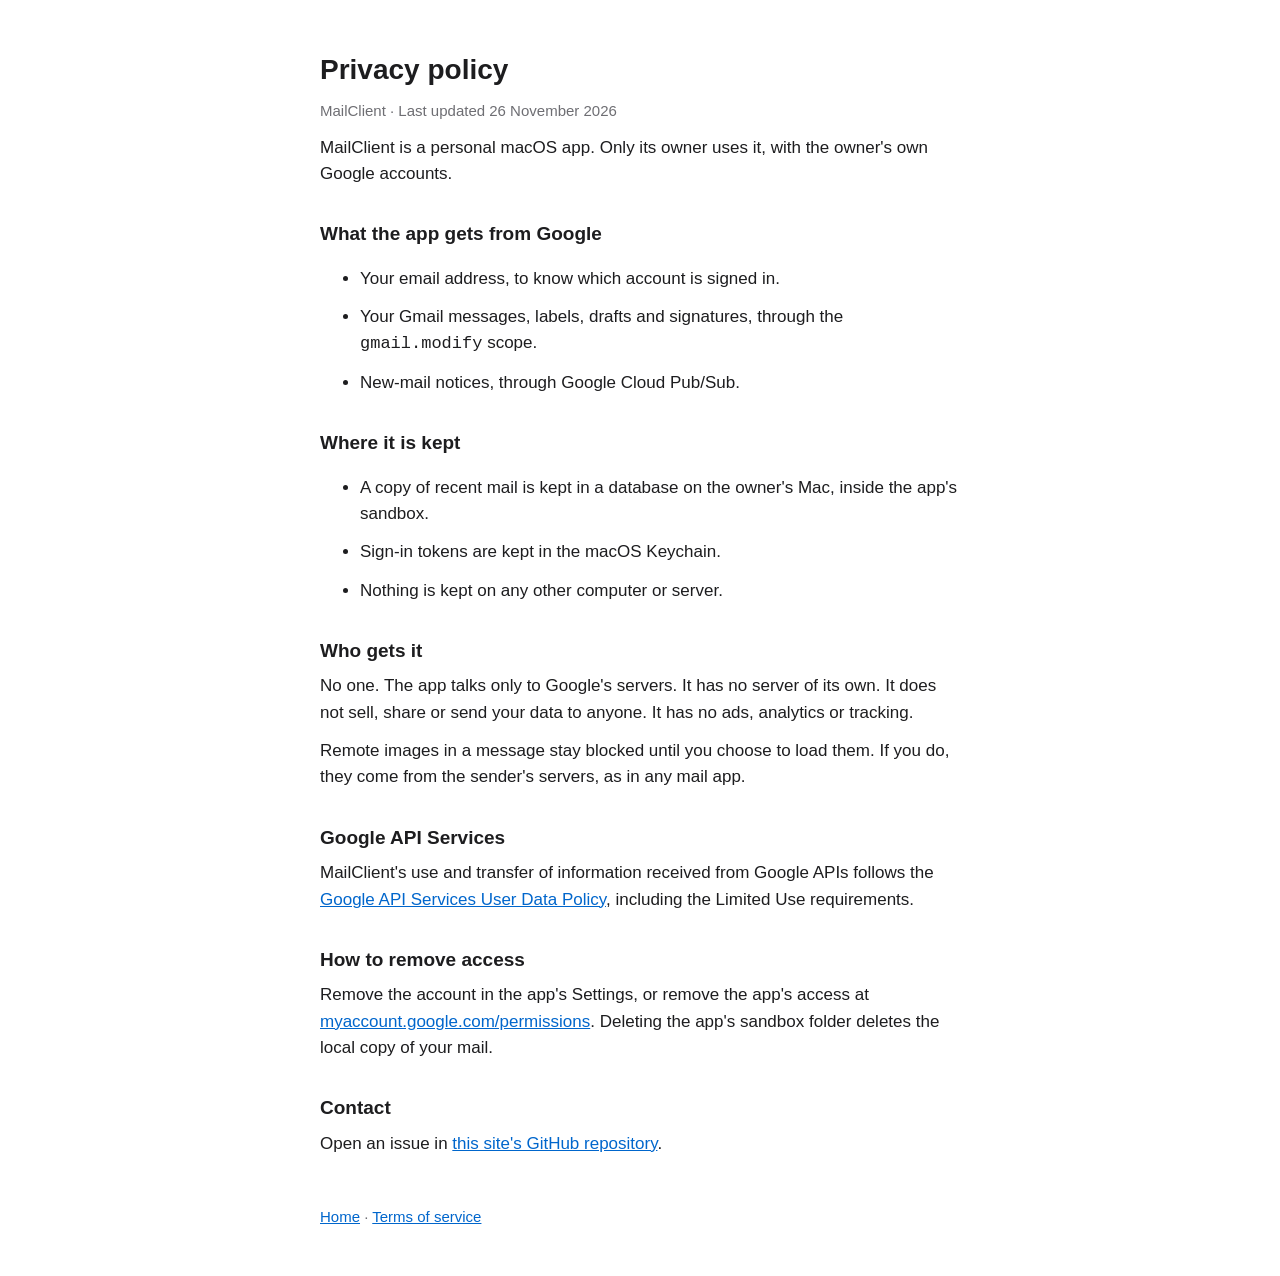
==== privacy.html @ 3c9c760c "Home, privacy and terms pages for MailClient" ====
<!doctype html>
<html lang="en">
<head>
<meta charset="utf-8">
<meta name="viewport" content="width=device-width, initial-scale=1">
<title>MailClient Privacy</title>
<link rel="stylesheet" href="style.css">
</head>
<body>
<main>
<h1>Privacy policy</h1>
<p class="muted">MailClient · Last updated 26 November 2026</p>

<p>MailClient is a personal macOS app. Only its owner uses it, with the owner's own Google accounts.</p>

<h2>What the app gets from Google</h2>
<ul>
<li>Your email address, to know which account is signed in.</li>
<li>Your Gmail messages, labels, drafts and signatures, through the <code>gmail.modify</code> scope.</li>
<li>New-mail notices, through Google Cloud Pub/Sub.</li>
</ul>

<h2>Where it is kept</h2>
<ul>
<li>A copy of recent mail is kept in a database on the owner's Mac, inside the app's sandbox.</li>
<li>Sign-in tokens are kept in the macOS Keychain.</li>
<li>Nothing is kept on any other computer or server.</li>
</ul>

<h2>Who gets it</h2>
<p>No one. The app talks only to Google's servers. It has no server of its own. It does not sell, share or send your data to anyone. It has no ads, analytics or tracking.</p>
<p>Remote images in a message stay blocked until you choose to load them. If you do, they come from the sender's servers, as in any mail app.</p>

<h2>Google API Services</h2>
<p>MailClient's use and transfer of information received from Google APIs follows the <a href="https://developers.google.com/terms/api-services-user-data-policy">Google API Services User Data Policy</a>, including the Limited Use requirements.</p>

<h2>How to remove access</h2>
<p>Remove the account in the app's Settings, or remove the app's access at <a href="https://myaccount.google.com/permissions">myaccount.google.com/permissions</a>. Deleting the app's sandbox folder deletes the local copy of your mail.</p>

<h2>Contact</h2>
<p>Open an issue in <a href="https://github.com/marioattieh/mail-client-pages/issues">this site's GitHub repository</a>.</p>

<footer><a href="index.html">Home</a> · <a href="terms.html">Terms of service</a></footer>
</main>
</body>
</html>
---- style.css ----
:root { color-scheme: light dark; --fg: #1d1d1f; --bg: #fff; --muted: #6e6e73; --link: #0066cc; }
@media (prefers-color-scheme: dark) { :root { --fg: #f5f5f7; --bg: #1d1d1f; --muted: #a1a1a6; --link: #4da3ff; } }
body { margin: 0; background: var(--bg); color: var(--fg); font: 17px/1.55 -apple-system, BlinkMacSystemFont, "Helvetica Neue", sans-serif; }
main { max-width: 640px; margin: 0 auto; padding: 48px 16px; }
h1 { font-size: 28px; margin: 0 0 8px; }
h2 { font-size: 19px; margin: 32px 0 8px; }
p, li { margin: 0 0 12px; }
a { color: var(--link); }
.muted, footer { color: var(--muted); font-size: 15px; }
footer { margin-top: 48px; }
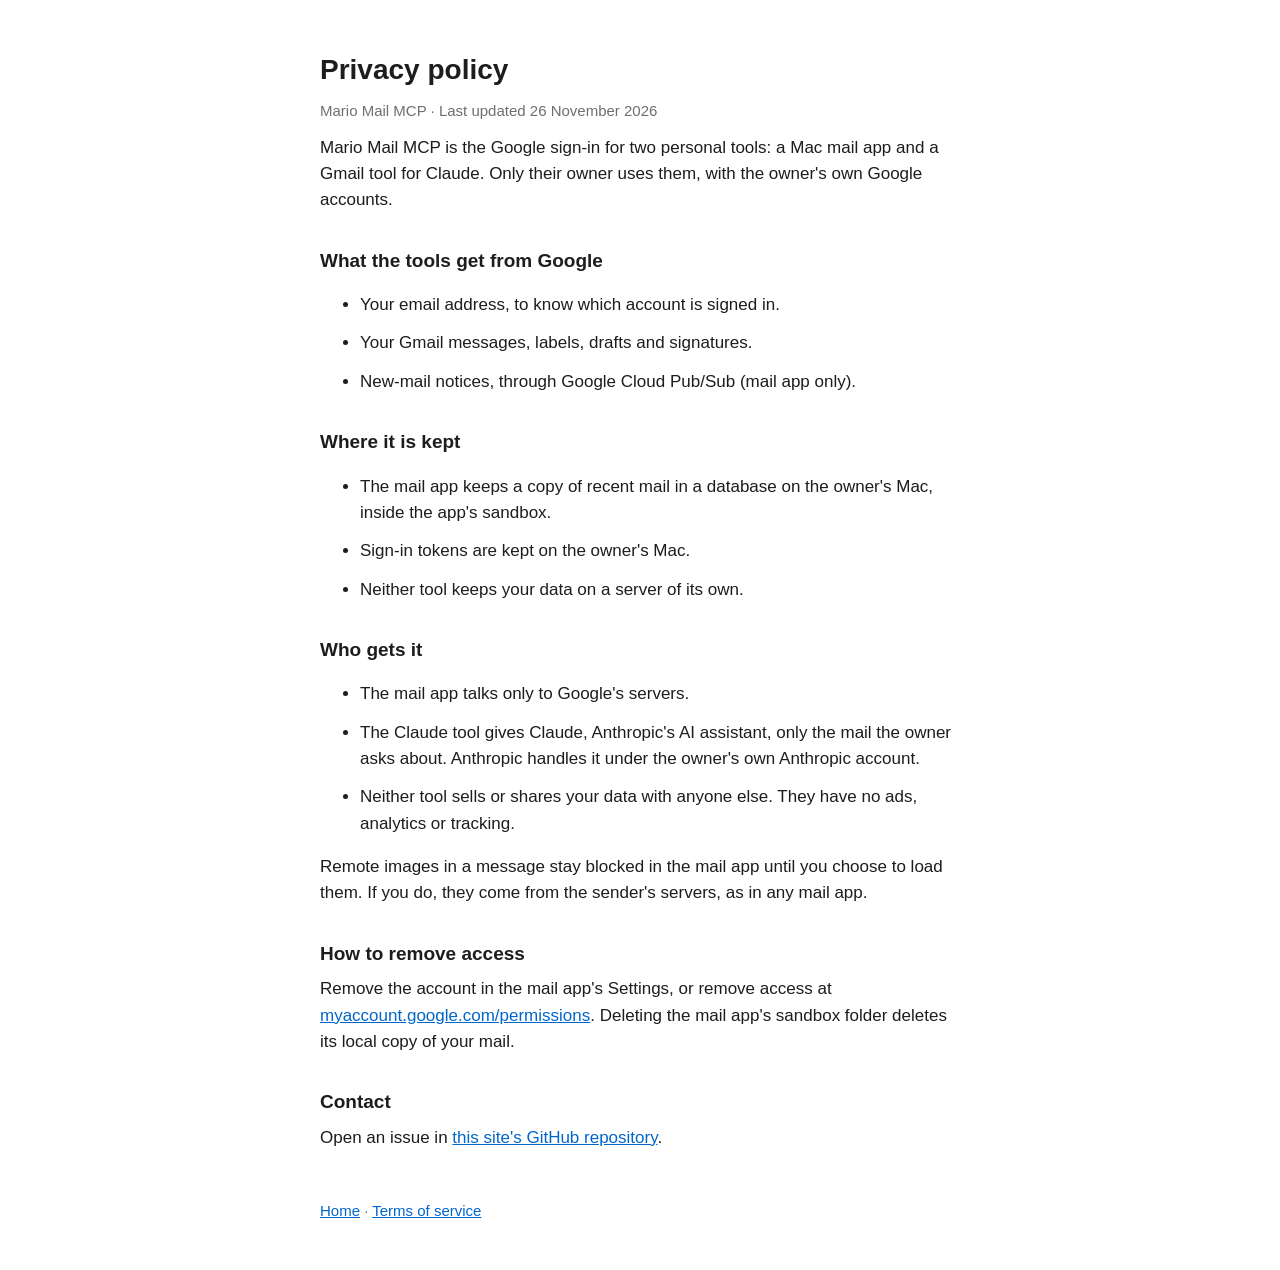
==== commit a05539ed: "Name the pages Mario Mail MCP and cover the Gmail tool for Claude" ====
--- a/privacy.html
+++ b/privacy.html
@@ -3,39 +3,40 @@
 <head>
 <meta charset="utf-8">
 <meta name="viewport" content="width=device-width, initial-scale=1">
-<title>MailClient Privacy</title>
+<title>Mario Mail MCP Privacy</title>
 <link rel="stylesheet" href="style.css">
 </head>
 <body>
 <main>
 <h1>Privacy policy</h1>
-<p class="muted">MailClient · Last updated 26 November 2026</p>
+<p class="muted">Mario Mail MCP · Last updated 26 November 2026</p>
 
-<p>MailClient is a personal macOS app. Only its owner uses it, with the owner's own Google accounts.</p>
+<p>Mario Mail MCP is the Google sign-in for two personal tools: a Mac mail app and a Gmail tool for Claude. Only their owner uses them, with the owner's own Google accounts.</p>
 
-<h2>What the app gets from Google</h2>
+<h2>What the tools get from Google</h2>
 <ul>
 <li>Your email address, to know which account is signed in.</li>
-<li>Your Gmail messages, labels, drafts and signatures, through the <code>gmail.modify</code> scope.</li>
-<li>New-mail notices, through Google Cloud Pub/Sub.</li>
+<li>Your Gmail messages, labels, drafts and signatures.</li>
+<li>New-mail notices, through Google Cloud Pub/Sub (mail app only).</li>
 </ul>
 
 <h2>Where it is kept</h2>
 <ul>
-<li>A copy of recent mail is kept in a database on the owner's Mac, inside the app's sandbox.</li>
-<li>Sign-in tokens are kept in the macOS Keychain.</li>
-<li>Nothing is kept on any other computer or server.</li>
+<li>The mail app keeps a copy of recent mail in a database on the owner's Mac, inside the app's sandbox.</li>
+<li>Sign-in tokens are kept on the owner's Mac.</li>
+<li>Neither tool keeps your data on a server of its own.</li>
 </ul>
 
 <h2>Who gets it</h2>
-<p>No one. The app talks only to Google's servers. It has no server of its own. It does not sell, share or send your data to anyone. It has no ads, analytics or tracking.</p>
-<p>Remote images in a message stay blocked until you choose to load them. If you do, they come from the sender's servers, as in any mail app.</p>
-
-<h2>Google API Services</h2>
-<p>MailClient's use and transfer of information received from Google APIs follows the <a href="https://developers.google.com/terms/api-services-user-data-policy">Google API Services User Data Policy</a>, including the Limited Use requirements.</p>
+<ul>
+<li>The mail app talks only to Google's servers.</li>
+<li>The Claude tool gives Claude, Anthropic's AI assistant, only the mail the owner asks about. Anthropic handles it under the owner's own Anthropic account.</li>
+<li>Neither tool sells or shares your data with anyone else. They have no ads, analytics or tracking.</li>
+</ul>
+<p>Remote images in a message stay blocked in the mail app until you choose to load them. If you do, they come from the sender's servers, as in any mail app.</p>
 
 <h2>How to remove access</h2>
-<p>Remove the account in the app's Settings, or remove the app's access at <a href="https://myaccount.google.com/permissions">myaccount.google.com/permissions</a>. Deleting the app's sandbox folder deletes the local copy of your mail.</p>
+<p>Remove the account in the mail app's Settings, or remove access at <a href="https://myaccount.google.com/permissions">myaccount.google.com/permissions</a>. Deleting the mail app's sandbox folder deletes its local copy of your mail.</p>
 
 <h2>Contact</h2>
 <p>Open an issue in <a href="https://github.com/marioattieh/mail-client-pages/issues">this site's GitHub repository</a>.</p>
